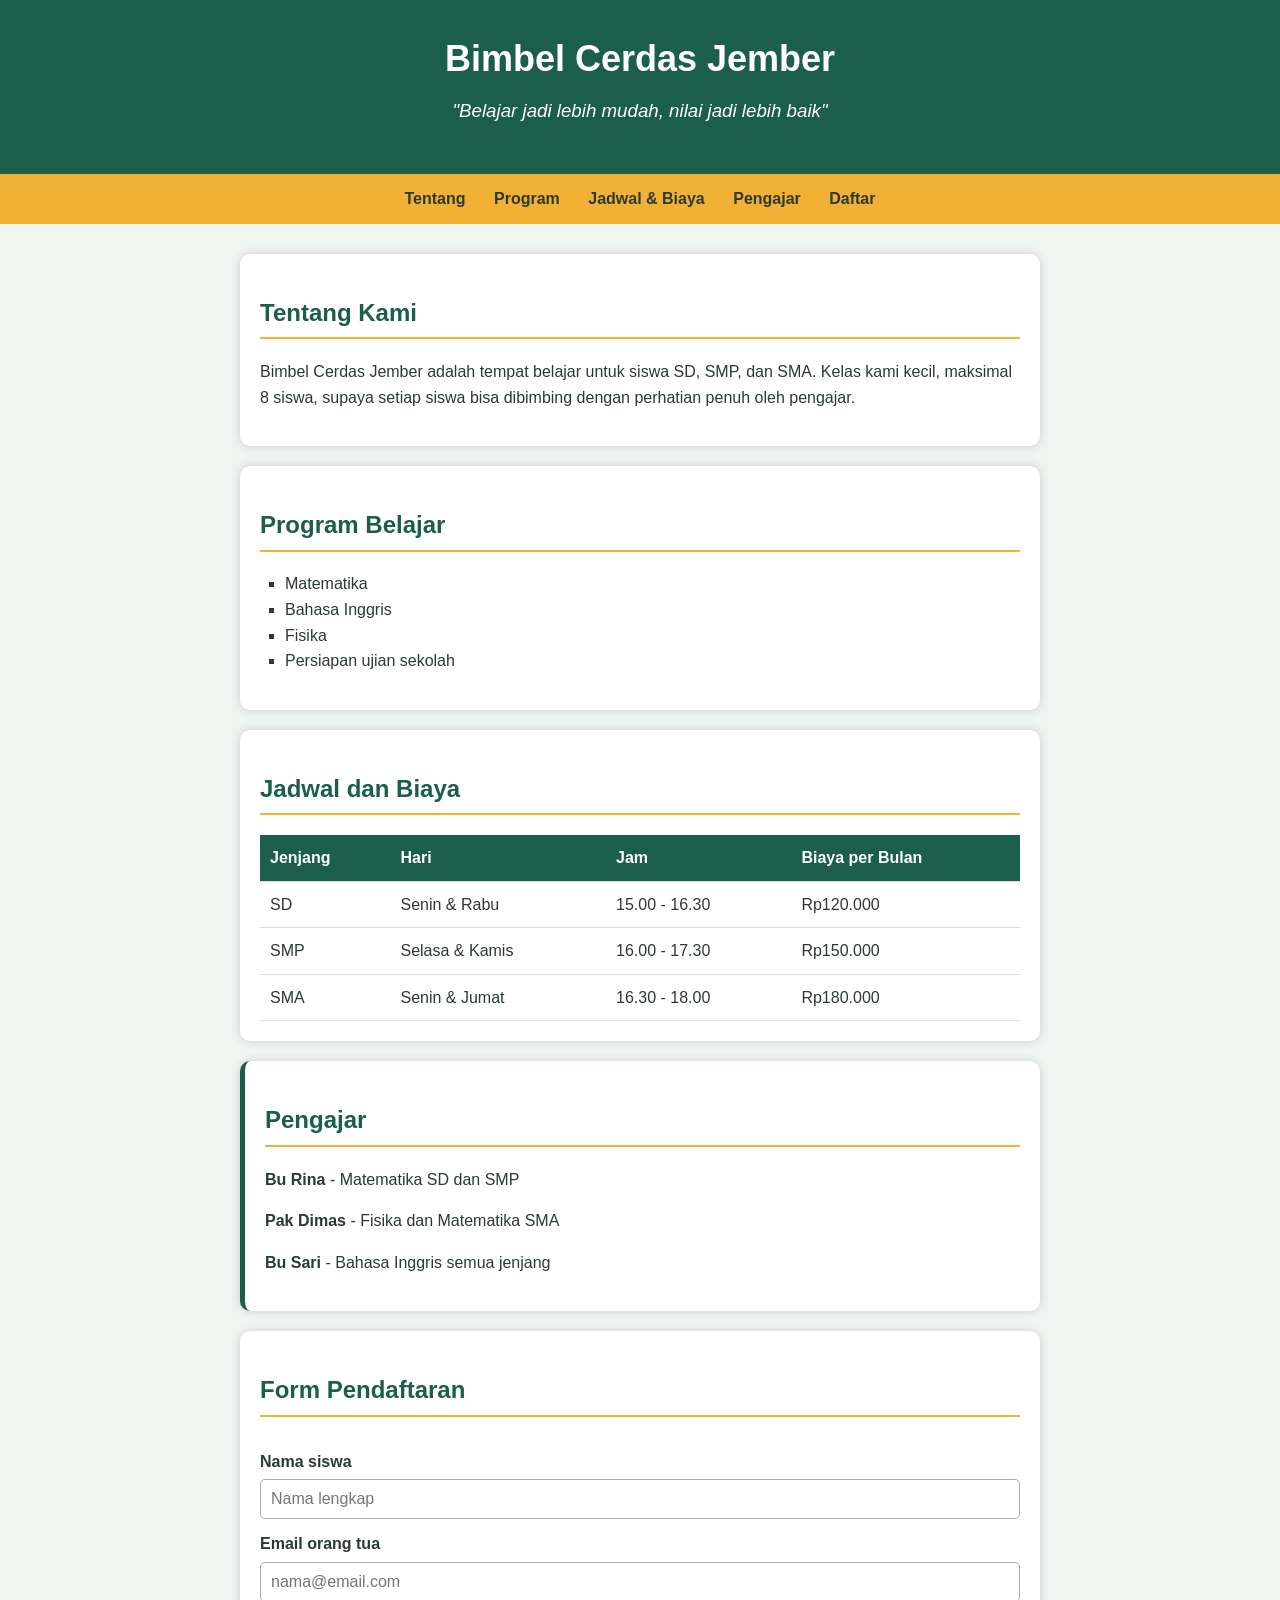
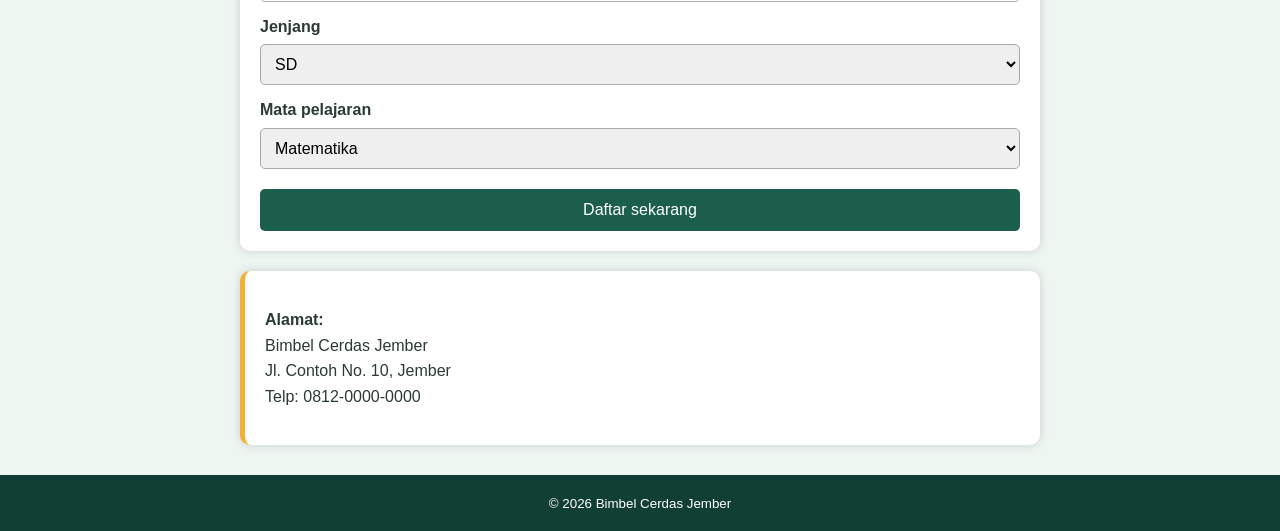
==== index.html @ 9b437749 "Upload tugas WDA minggu 12" ====
<!DOCTYPE html>
<html lang="id">
<head>
  <meta charset="UTF-8">
  <meta name="viewport" content="width=device-width, initial-scale=1.0">
  <title>Bimbel Cerdas Jember</title>
  <!-- Menghubungkan HTML dengan file CSS (External CSS) -->
  <link rel="stylesheet" href="style.css">
</head>
<body>

  <!-- Header -->
  <header>
    <h1>Bimbel Cerdas Jember</h1>
    <h3>"Belajar jadi lebih mudah, nilai jadi lebih baik"</h3>
  </header>

  <!-- Navigasi -->
  <nav>
    <a href="#tentang">Tentang</a>
    <a href="#program">Program</a>
    <a href="#jadwal">Jadwal &amp; Biaya</a>
    <a href="#pengajar">Pengajar</a>
    <a href="#daftar">Daftar</a>
  </nav>

  <!-- Konten Utama -->
  <main>

    <section id="tentang">
      <h2>Tentang Kami</h2>
      <p>
        Bimbel Cerdas Jember adalah tempat belajar untuk siswa SD, SMP, dan SMA.
        Kelas kami kecil, maksimal 8 siswa, supaya setiap siswa bisa dibimbing
        dengan perhatian penuh oleh pengajar.
      </p>
    </section>

    <section id="program">
      <h2>Program Belajar</h2>
      <ul>
        <li>Matematika</li>
        <li>Bahasa Inggris</li>
        <li>Fisika</li>
        <li>Persiapan ujian sekolah</li>
      </ul>
    </section>

    <section id="jadwal">
      <h2>Jadwal dan Biaya</h2>
      <table>
        <tr>
          <th>Jenjang</th>
          <th>Hari</th>
          <th>Jam</th>
          <th>Biaya per Bulan</th>
        </tr>
        <tr>
          <td>SD</td>
          <td>Senin &amp; Rabu</td>
          <td>15.00 - 16.30</td>
          <td>Rp120.000</td>
        </tr>
        <tr>
          <td>SMP</td>
          <td>Selasa &amp; Kamis</td>
          <td>16.00 - 17.30</td>
          <td>Rp150.000</td>
        </tr>
        <tr>
          <td>SMA</td>
          <td>Senin &amp; Jumat</td>
          <td>16.30 - 18.00</td>
          <td>Rp180.000</td>
        </tr>
      </table>
    </section>

    <article id="pengajar">
      <h2>Pengajar</h2>
      <p><strong>Bu Rina</strong> - Matematika SD dan SMP</p>
      <p><strong>Pak Dimas</strong> - Fisika dan Matematika SMA</p>
      <p><strong>Bu Sari</strong> - Bahasa Inggris semua jenjang</p>
    </article>

    <section id="daftar">
      <h2>Form Pendaftaran</h2>
      <form action="#" method="post">
        <label for="nama">Nama siswa</label>
        <input type="text" id="nama" name="nama" placeholder="Nama lengkap" required>

        <label for="email">Email orang tua</label>
        <input type="email" id="email" name="email" placeholder="nama@email.com" required>

        <label for="jenjang">Jenjang</label>
        <select id="jenjang" name="jenjang">
          <option>SD</option>
          <option>SMP</option>
          <option>SMA</option>
        </select>

        <label for="mapel">Mata pelajaran</label>
        <select id="mapel" name="mapel">
          <option>Matematika</option>
          <option>Bahasa Inggris</option>
          <option>Fisika</option>
        </select>

        <button type="submit">Daftar sekarang</button>
      </form>
    </section>

    <address>
      <p>
        <strong>Alamat:</strong><br>
        Bimbel Cerdas Jember<br>
        Jl. Contoh No. 10, Jember<br>
        Telp: 0812-0000-0000
      </p>
    </address>

  </main>

  <!-- Footer -->
  <footer>
    <small>&copy; 2026 Bimbel Cerdas Jember</small>
  </footer>

</body>
</html>
---- style.css ----
/* --- Gaya Umum Halaman --- */
body {
  font-family: "Segoe UI", Arial, sans-serif;
  margin: 0;
  padding: 0;
  background-color: #eef6f2;
  color: #2b3a35;
  line-height: 1.6;
}

/* --- Header --- */
header {
  background-color: #1b5e4b;
  color: white;
  text-align: center;
  padding: 30px 20px;
}

header h1 {
  margin: 0;
  font-size: 36px;
}

header h3 {
  margin-top: 8px;
  font-weight: normal;
  font-style: italic;
}

/* --- Navigasi --- */
nav {
  background-color: #f2b134;
  text-align: center;
  padding: 12px 0;
}

nav a {
  text-decoration: none;
  color: #2b3a35;
  font-weight: bold;
  margin: 0 12px;
}

nav a:hover {
  color: #1b5e4b;
  text-decoration: underline;
}

/* --- Konten Utama --- */
main {
  max-width: 800px;
  margin: 30px auto;
  padding: 0 15px;
}

section,
article,
address {
  background-color: white;
  margin-bottom: 20px;
  padding: 20px;
  border-radius: 10px;
  box-shadow: 0 0 10px #ccc;
}

h2 {
  color: #1b5e4b;
  border-bottom: 2px solid #f2b134;
  padding-bottom: 5px;
}

ul {
  list-style-type: square;
  padding-left: 25px;
}

/* --- Tabel Jadwal --- */
table {
  width: 100%;
  border-collapse: collapse;
}

th,
td {
  padding: 10px;
  text-align: left;
  border-bottom: 1px solid #ddd;
}

th {
  background-color: #1b5e4b;
  color: white;
}

tr:hover td {
  background-color: #fdf3dc;
}

/* --- Pengajar --- */
article {
  border-left: 5px solid #1b5e4b;
}

/* --- Form --- */
form {
  display: flex;
  flex-direction: column;
}

label {
  margin-top: 12px;
  font-weight: bold;
}

input,
select {
  padding: 10px;
  margin-top: 5px;
  border: 1px solid #aaa;
  border-radius: 5px;
  font-size: 16px;
}

button {
  margin-top: 20px;
  padding: 12px;
  background-color: #1b5e4b;
  color: white;
  border: none;
  border-radius: 5px;
  font-size: 16px;
  cursor: pointer;
}

button:hover {
  background-color: #f2b134;
  color: #2b3a35;
}

/* --- Alamat --- */
address {
  font-style: normal;
  border-left: 5px solid #f2b134;
}

/* --- Footer --- */
footer {
  text-align: center;
  background-color: #123f33;
  color: white;
  padding: 15px 0;
}
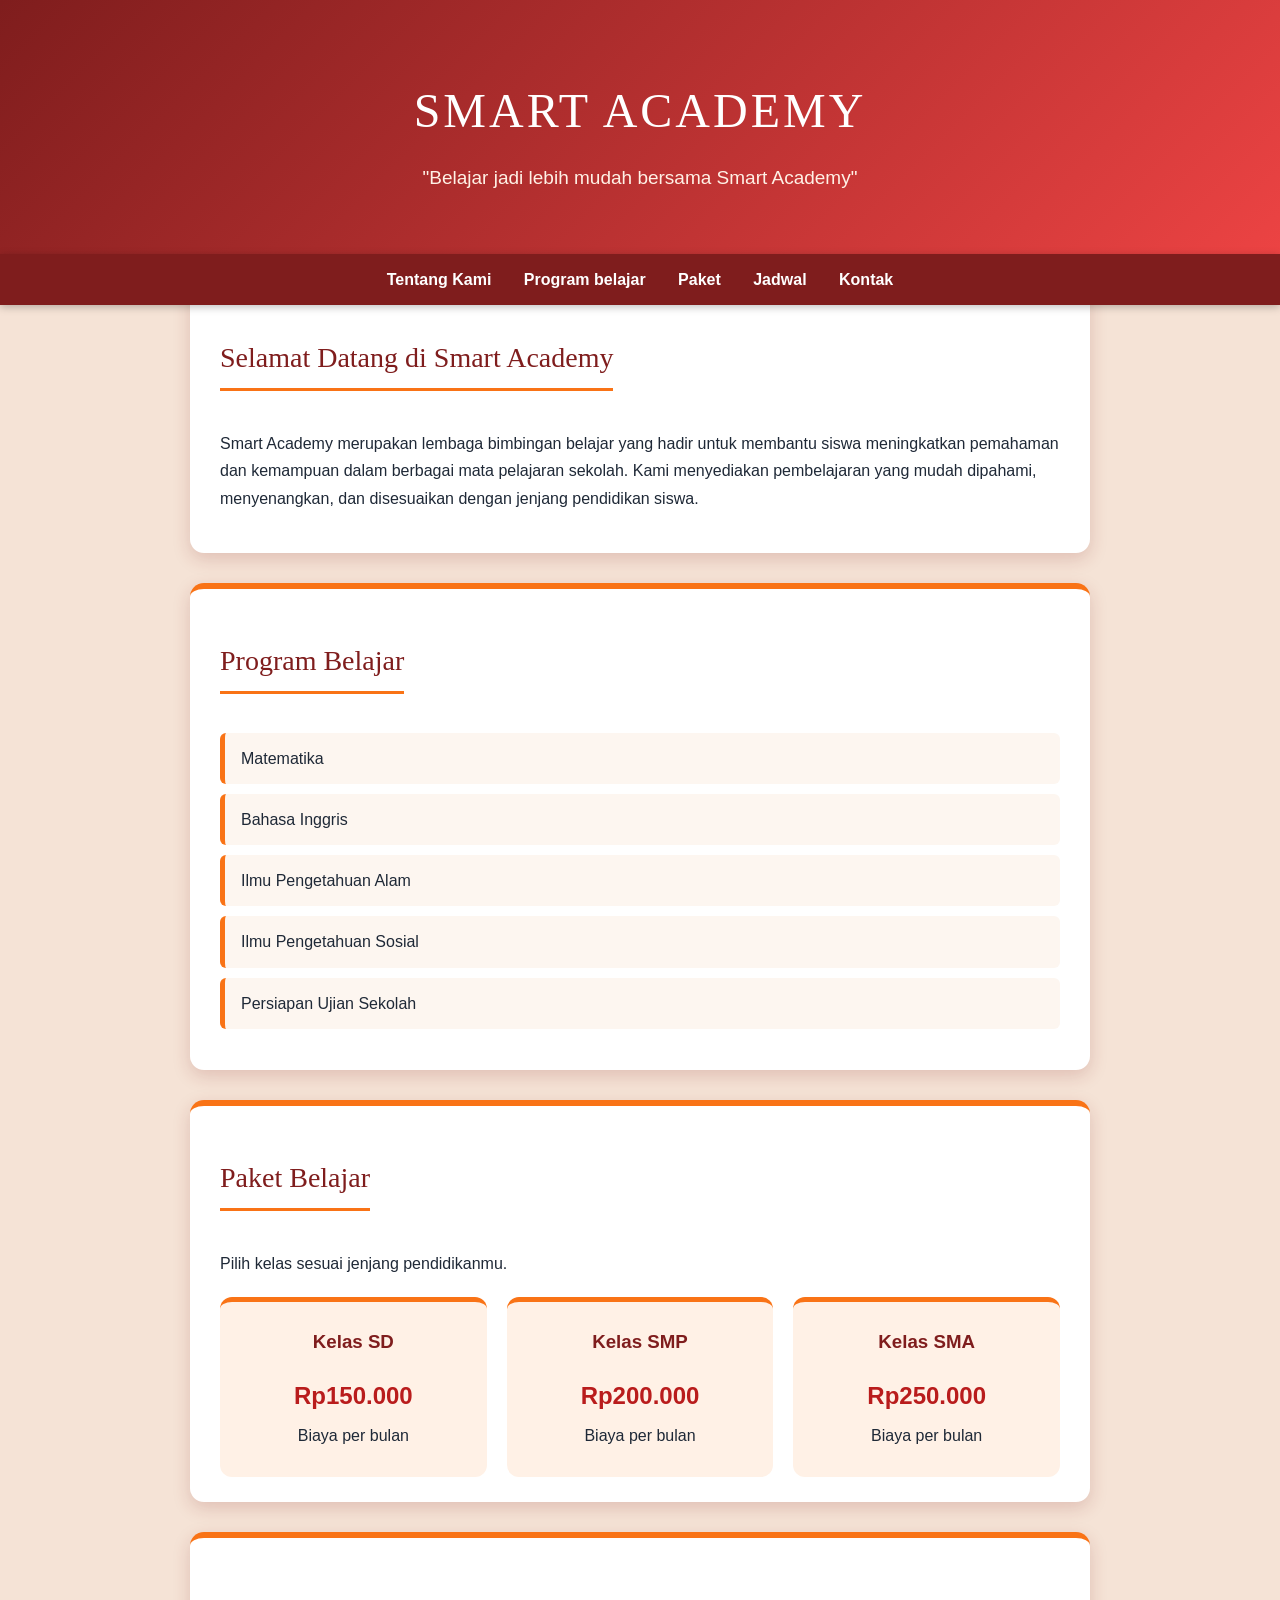
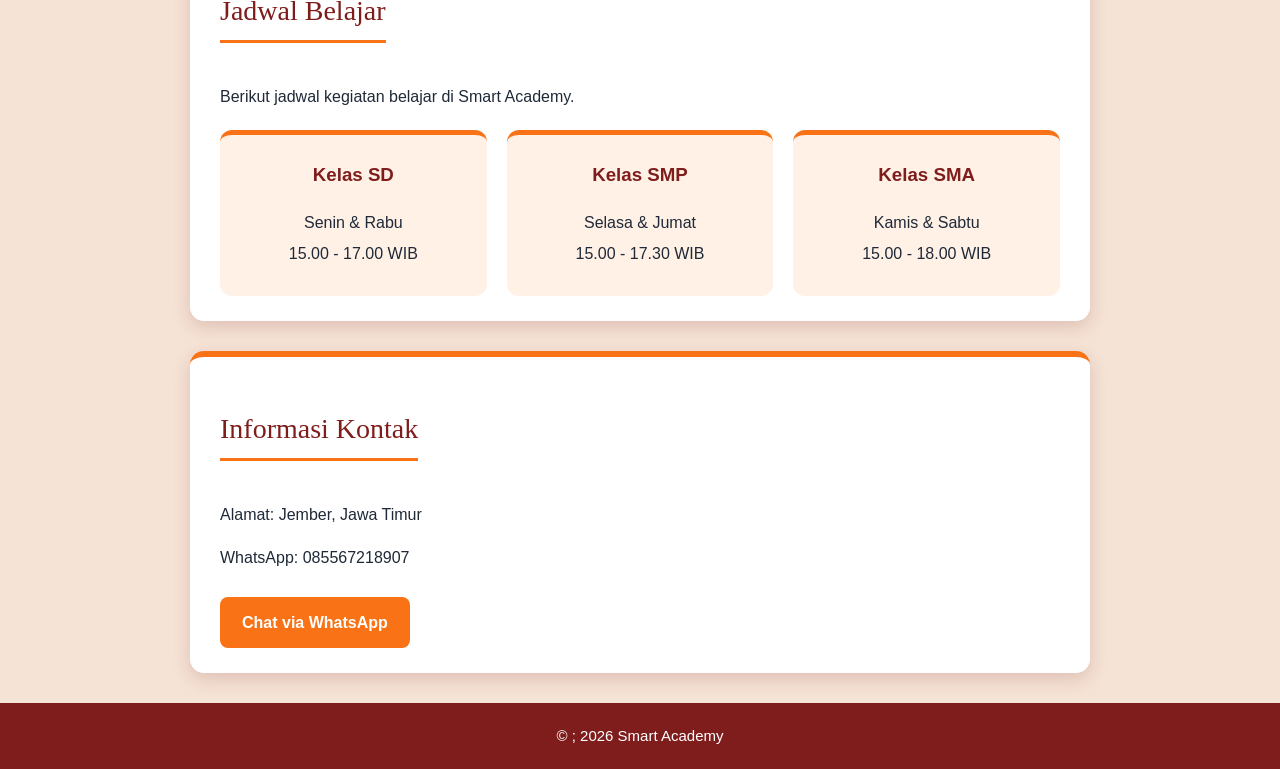
==== commit 76e20fa4: "upload proyek" ====
--- a/index.html
+++ b/index.html
@@ -1,130 +1,111 @@
 <!DOCTYPE html>
 <html lang="id">
 <head>
-  <meta charset="UTF-8">
-  <meta name="viewport" content="width=device-width, initial-scale=1.0">
-  <title>Bimbel Cerdas Jember</title>
-  <!-- Menghubungkan HTML dengan file CSS (External CSS) -->
-  <link rel="stylesheet" href="style.css">
+    <meta charset="UTF-8">
+    <title>Smart Academy</title>
+    <meta name="viewport" content="width=device-width, initial-scale=1.0">
+    <link href="https://fonts.googleapis.com/css2?family=DM+Serif+Display&family=Lato:wght@400;700&display=swap" rel="stylesheet">
+    <link rel="stylesheet" href="style.css">
 </head>
 <body>
 
-  <!-- Header -->
-  <header>
-    <h1>Bimbel Cerdas Jember</h1>
-    <h3>"Belajar jadi lebih mudah, nilai jadi lebih baik"</h3>
-  </header>
+    <header>
+        <h1>SMART ACADEMY</h1>
+        <p>"Belajar jadi lebih mudah bersama Smart Academy"</p>
+    </header>
 
-  <!-- Navigasi -->
-  <nav>
-    <a href="#tentang">Tentang</a>
-    <a href="#program">Program</a>
-    <a href="#jadwal">Jadwal &amp; Biaya</a>
-    <a href="#pengajar">Pengajar</a>
-    <a href="#daftar">Daftar</a>
-  </nav>
+    <nav>
+       <a href="#tentang-kami">Tentang Kami</a> 
+       <a href="#program">Program belajar</a>
+       <a href="#paket">Paket</a>
+       <a href="#jadwal">Jadwal</a>
+       <a href="#kontak">Kontak</a>
+    </nav>
 
-  <!-- Konten Utama -->
-  <main>
+    <main>
+        <section id="tentang kami">
+            <h2>Selamat Datang di Smart Academy</h2>
+            <p> Smart Academy merupakan lembaga bimbingan belajar
+                yang hadir untuk membantu siswa meningkatkan pemahaman
+                dan kemampuan dalam berbagai mata pelajaran sekolah.
+                Kami menyediakan pembelajaran yang mudah dipahami,
+                menyenangkan, dan disesuaikan dengan jenjang pendidikan siswa.</p>
+        </section>
 
-    <section id="tentang">
-      <h2>Tentang Kami</h2>
-      <p>
-        Bimbel Cerdas Jember adalah tempat belajar untuk siswa SD, SMP, dan SMA.
-        Kelas kami kecil, maksimal 8 siswa, supaya setiap siswa bisa dibimbing
-        dengan perhatian penuh oleh pengajar.
-      </p>
-    </section>
+        <section id="program">
+            <h2>Program Belajar</h2>
+            <ul>
+                <li>Matematika</li>
+                <li>Bahasa Inggris</li>
+                <li>Ilmu Pengetahuan Alam</li>
+                <li>Ilmu Pengetahuan Sosial</li>
+                <li>Persiapan Ujian Sekolah</li>
+            </ul>
+        </section>
 
-    <section id="program">
-      <h2>Program Belajar</h2>
-      <ul>
-        <li>Matematika</li>
-        <li>Bahasa Inggris</li>
-        <li>Fisika</li>
-        <li>Persiapan ujian sekolah</li>
-      </ul>
-    </section>
+        <section id="paket">
+            <h2>Paket Belajar</h2>
+            <p>Pilih kelas sesuai jenjang pendidikanmu.</p>
 
-    <section id="jadwal">
-      <h2>Jadwal dan Biaya</h2>
-      <table>
-        <tr>
-          <th>Jenjang</th>
-          <th>Hari</th>
-          <th>Jam</th>
-          <th>Biaya per Bulan</th>
-        </tr>
-        <tr>
-          <td>SD</td>
-          <td>Senin &amp; Rabu</td>
-          <td>15.00 - 16.30</td>
-          <td>Rp120.000</td>
-        </tr>
-        <tr>
-          <td>SMP</td>
-          <td>Selasa &amp; Kamis</td>
-          <td>16.00 - 17.30</td>
-          <td>Rp150.000</td>
-        </tr>
-        <tr>
-          <td>SMA</td>
-          <td>Senin &amp; Jumat</td>
-          <td>16.30 - 18.00</td>
-          <td>Rp180.000</td>
-        </tr>
-      </table>
-    </section>
+            <div class="paket-container">
 
-    <article id="pengajar">
-      <h2>Pengajar</h2>
-      <p><strong>Bu Rina</strong> - Matematika SD dan SMP</p>
-      <p><strong>Pak Dimas</strong> - Fisika dan Matematika SMA</p>
-      <p><strong>Bu Sari</strong> - Bahasa Inggris semua jenjang</p>
-    </article>
+                <div class="paket-card">
+                    <h3>Kelas SD</h3>
+                    <p>Rp150.000</p>
+                    <p>Biaya per bulan</p>
+                </div>
 
-    <section id="daftar">
-      <h2>Form Pendaftaran</h2>
-      <form action="#" method="post">
-        <label for="nama">Nama siswa</label>
-        <input type="text" id="nama" name="nama" placeholder="Nama lengkap" required>
+                <div class="paket-card">
+                    <h3>Kelas SMP</h3>
+                    <p>Rp200.000</p>
+                    <p>Biaya per bulan</p>
+                </div>
 
-        <label for="email">Email orang tua</label>
-        <input type="email" id="email" name="email" placeholder="nama@email.com" required>
+                <div class="paket-card">
+                    <h3>Kelas SMA</h3>
+                    <p>Rp250.000</p>
+                    <p>Biaya per bulan</p>
+                </div>
 
-        <label for="jenjang">Jenjang</label>
-        <select id="jenjang" name="jenjang">
-          <option>SD</option>
-          <option>SMP</option>
-          <option>SMA</option>
-        </select>
+            </div>
+        </section>
+        
+        <section id="jadwal">
+    <h2>Jadwal Belajar</h2>
+    <p>Berikut jadwal kegiatan belajar di Smart Academy.</p>
 
-        <label for="mapel">Mata pelajaran</label>
-        <select id="mapel" name="mapel">
-          <option>Matematika</option>
-          <option>Bahasa Inggris</option>
-          <option>Fisika</option>
-        </select>
+    <div class="jadwal-container">
+        <div class="jadwal-card">
+            <h3>Kelas SD</h3>
+            <p>Senin & Rabu</p>
+            <p>15.00 - 17.00 WIB</p>
+        </div>
 
-        <button type="submit">Daftar sekarang</button>
-      </form>
-    </section>
+        <div class="jadwal-card">
+            <h3>Kelas SMP</h3>
+            <p>Selasa & Jumat</p>
+            <p>15.00 - 17.30 WIB</p>
+        </div>
 
-    <address>
-      <p>
-        <strong>Alamat:</strong><br>
-        Bimbel Cerdas Jember<br>
-        Jl. Contoh No. 10, Jember<br>
-        Telp: 0812-0000-0000
-      </p>
-    </address>
+        <div class="jadwal-card">
+            <h3>Kelas SMA</h3>
+            <p>Kamis & Sabtu</p>
+            <p>15.00 - 18.00 WIB</p>
+        </div>
+    </div>
+</section>
 
-  </main>
+        <section id="kontak">
+            <h2>Informasi Kontak</h2>
+            <p>Alamat: Jember, Jawa Timur</p>
+            <p>WhatsApp: 085567218907</p>
+            <a class="btn-kontak" href="https://wa.me/6550432145733">Chat via WhatsApp</a>
+        </section>
+    </main>
 
-  <!-- Footer -->
-  <footer>
-    <small>&copy; 2026 Bimbel Cerdas Jember</small>
-  </footer>
+     <footer>
+        <p>&copy ; 2026 Smart Academy</p>
+    </footer>
 
 </body>
-</html>
+</html>
--- a/style.css
+++ b/style.css
@@ -1,152 +1,189 @@
-/* --- Gaya Umum Halaman --- */
+/* Pengaturan dasar */
 body {
-  font-family: "Segoe UI", Arial, sans-serif;
-  margin: 0;
-  padding: 0;
-  background-color: #eef6f2;
-  color: #2b3a35;
-  line-height: 1.6;
+    font-family: 'Lato', sans-serif;
+    margin: 0;
+    background-color: #f5e3d6;
+    color: #1f2937;
+    line-height: 1.7;
 }
 
-/* --- Header --- */
+/* Bagian header */
 header {
-  background-color: #1b5e4b;
-  color: white;
-  text-align: center;
-  padding: 30px 20px;
+    background: linear-gradient(135deg, #7f1d1d, #ec4343);
+    color: white;
+    text-align: center;
+    padding: 60px 20px;
 }
 
 header h1 {
-  margin: 0;
-  font-size: 36px;
+    font-family: 'DM Serif Display', serif;
+    margin: 10px;
+    font-size: 48px;
+    letter-spacing: 3px;
+    font-weight: normal;
 }
 
-header h3 {
-  margin-top: 8px;
-  font-weight: normal;
-  font-style: italic;
+header p {
+    font-size: 19px;
+    margin: 0;
+    color: #fff1e6;
 }
 
-/* --- Navigasi --- */
+/* Bagian navigasi*/
 nav {
-  background-color: #f2b134;
-  text-align: center;
-  padding: 12px 0;
+    background-color: #7f1d1d;
+    text-align: center;
+    padding: 12px;
+    position: sticky;
+    top: 0;
+    z-index: 10;
+    box-shadow: 0 2px 8px rgba(0, 0, 0, 0.25);
 }
 
 nav a {
-  text-decoration: none;
-  color: #2b3a35;
-  font-weight: bold;
-  margin: 0 12px;
+    color: white;
+    text-decoration: none;
+    margin: 0 14px;
+    font-weight: bold;
+    padding-bottom: 4px;
+    border-bottom: 2px solid transparent;
+    transition: 0.2s;
 }
 
 nav a:hover {
-  color: #1b5e4b;
-  text-decoration: underline;
+    color: #f97316;
+    border-bottom-color: #f97316;
 }
 
-/* --- Konten Utama --- */
+/* Bagian utama */
 main {
-  max-width: 800px;
-  margin: 30px auto;
-  padding: 0 15px;
+    max-width: 900px;
+    margin: -25px auto 30px;
+    padding: 0 15px;
 }
 
-section,
-article,
-address {
-  background-color: white;
-  margin-bottom: 20px;
-  padding: 20px;
-  border-radius: 10px;
-  box-shadow: 0 0 10px #ccc;
+section {
+    background-color: white;
+    margin-bottom: 30px;
+    padding: 25px 30px;
+    border-radius: 14px;
+    border-top: 6px solid #f97316;
+    box-shadow: 0 6px 18px rgba(127, 29, 29, 0.18);
+    scroll-margin-top: 70px;
 }
 
+/* Judul setiap bagian */
 h2 {
-  color: #1b5e4b;
-  border-bottom: 2px solid #f2b134;
-  padding-bottom: 5px;
+    font-family: 'DM Serif Display', serif;
+    font-weight: normal;
+    font-size: 28px;
+    color: #7f1d1d;
+    border-bottom: 3px solid #f97316;
+    display: inline-block;
+    padding-bottom: 6px;
 }
 
+/* Daftar program belajar */
 ul {
-  list-style-type: square;
-  padding-left: 25px;
+    list-style: none;
+    padding: 0;
 }
 
-/* --- Tabel Jadwal --- */
-table {
-  width: 100%;
-  border-collapse: collapse;
+li {
+    background-color: #fdf6f0;
+    margin: 10px 0;
+    padding: 12px 16px;
+    border-left: 5px solid #f97316;
+    border-radius: 6px;
 }
 
-th,
-td {
-  padding: 10px;
-  text-align: left;
-  border-bottom: 1px solid #ddd;
+/* Bagian paket dan jadwal */
+.paket-container,
+.jadwal-container {
+    display: flex;
+    gap: 20px;
+    margin-top: 20px;
 }
 
-th {
-  background-color: #1b5e4b;
-  color: white;
+.paket-card,
+.jadwal-card {
+    flex: 1;
+    background-color: #fff1e6;
+    padding: 24px 12px;
+    border-radius: 12px;
+    text-align: center;
+    border-top: 5px solid #f97316;
+    transition: 0.25s;
 }
 
-tr:hover td {
-  background-color: #fdf3dc;
+.paket-card:hover,
+.jadwal-card:hover {
+    transform: translateY(-6px);
+    box-shadow: 0 8px 18px rgba(0, 0, 0, 0.15);
 }
 
-/* --- Pengajar --- */
-article {
-  border-left: 5px solid #1b5e4b;
+.paket-card h3,
+.jadwal-card h3 {
+    color: #7f1d1d;
+    margin-top: 0;
 }
 
-/* --- Form --- */
-form {
-  display: flex;
-  flex-direction: column;
+.paket-card p,
+.jadwal-card p {
+    margin: 4px 0;
 }
 
-label {
-  margin-top: 12px;
-  font-weight: bold;
+/* Harga dibuat lebih menonjol */
+.paket-card p:first-of-type {
+    font-size: 24px;
+    font-weight: bold;
+    color: #b91c1c;
+    margin: 5px 0;
 }
 
-input,
-select {
-  padding: 10px;
-  margin-top: 5px;
-  border: 1px solid #aaa;
-  border-radius: 5px;
-  font-size: 16px;
+/* Tombol kontak */
+.btn-kontak {
+    display: inline-block;
+    background-color: #f97316;
+    color: white;
+    text-decoration: none;
+    padding: 12px 22px;
+    border-radius: 8px;
+    margin-top: 10px;
+    font-weight: bold;
+    transition: 0.2s;
 }
 
-button {
-  margin-top: 20px;
-  padding: 12px;
-  background-color: #1b5e4b;
-  color: white;
-  border: none;
-  border-radius: 5px;
-  font-size: 16px;
-  cursor: pointer;
+.btn-kontak:hover {
+    background-color: #7f1d1d;
 }
 
-button:hover {
-  background-color: #f2b134;
-  color: #2b3a35;
+/* Footer */
+footer {
+    background-color: #7f1d1d;
+    color: white;
+    text-align: center;
+    padding: 20px;
 }
 
-/* --- Alamat --- */
-address {
-  font-style: normal;
-  border-left: 5px solid #f2b134;
+footer p {
+    margin: 0;
+    font-size: 15px;
 }
 
-/* --- Footer --- */
-footer {
-  text-align: center;
-  background-color: #123f33;
-  color: white;
-  padding: 15px 0;
+/* Tampilan HP */
+@media (max-width: 700px) {
+    .paket-container,
+    .jadwal-container {
+        flex-direction: column;
+    }
+
+    header h1 {
+        font-size: 34px;
+    }
+
+    nav a {
+        display: inline-block;
+        margin: 6px 10px;
+    }
 }
